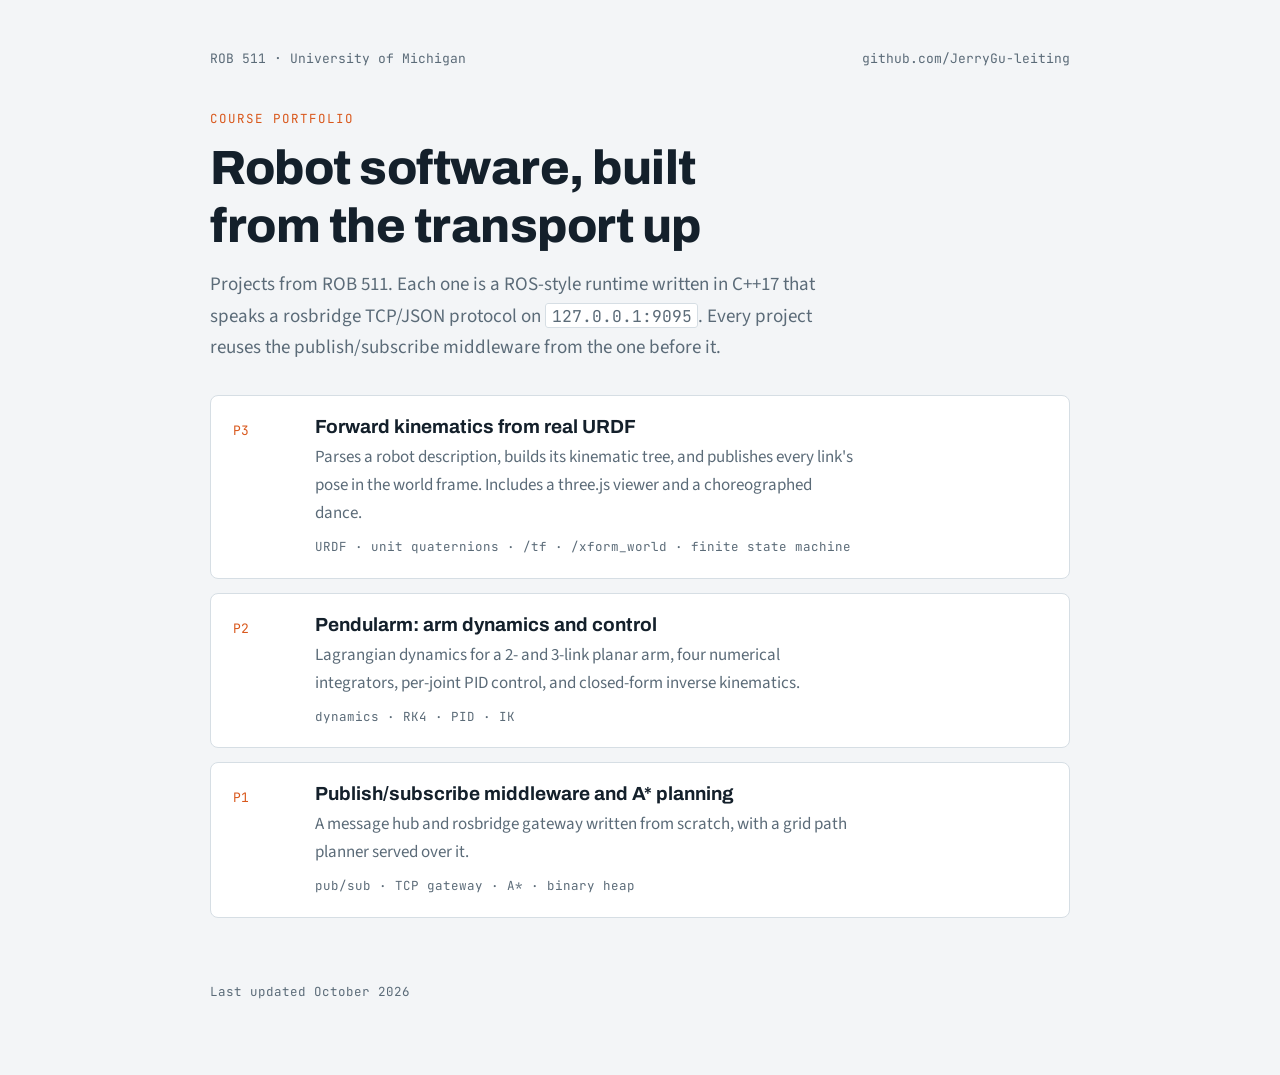
==== index.html @ 21623107 "Portfolio site with Project 3 page Co-Authored-By: Claude Opus 5.5 <noreply@anthropic.com>" ====
<!doctype html>
<html lang="en">
<head>
<meta charset="utf-8">
<meta name="viewport" content="width=device-width, initial-scale=1">
<title>ROB 511 Portfolio</title>
<link rel="preconnect" href="https://fonts.googleapis.com">
<link rel="preconnect" href="https://fonts.gstatic.com" crossorigin>
<link rel="stylesheet" href="https://fonts.googleapis.com/css2?family=Archivo:wght@700;800&family=JetBrains+Mono:wght@400;600&family=Source+Sans+3:wght@400;600&display=swap">
<link rel="stylesheet" href="style.css">
</head>
<body>
<div class="wrap">
  <div class="topbar"><span>ROB 511 · University of Michigan</span><a href="https://github.com/JerryGu-leiting">github.com/JerryGu-leiting</a></div>

  <p class="eyebrow">Course portfolio</p>
  <h1>Robot software, built from the transport up</h1>
  <p class="lede">Projects from ROB 511. Each one is a ROS-style runtime written in C++17 that speaks a rosbridge TCP/JSON protocol on <code>127.0.0.1:9095</code>. Every project reuses the publish/subscribe middleware from the one before it.</p>

  <ul class="projects">
    <li>
      <a class="project" href="project3.html">
        <span class="num">P3</span>
        <h3>Forward kinematics from real URDF</h3>
        <p>Parses a robot description, builds its kinematic tree, and publishes every link's pose in the world frame. Includes a three.js viewer and a choreographed dance.</p>
        <span class="tags">URDF · unit quaternions · /tf · /xform_world · finite state machine</span>
      </a>
    </li>
    <li>
      <div class="project">
        <span class="num">P2</span>
        <h3>Pendularm: arm dynamics and control</h3>
        <p>Lagrangian dynamics for a 2- and 3-link planar arm, four numerical integrators, per-joint PID control, and closed-form inverse kinematics.</p>
        <span class="tags">dynamics · RK4 · PID · IK</span>
      </div>
    </li>
    <li>
      <div class="project">
        <span class="num">P1</span>
        <h3>Publish/subscribe middleware and A* planning</h3>
        <p>A message hub and rosbridge gateway written from scratch, with a grid path planner served over it.</p>
        <span class="tags">pub/sub · TCP gateway · A* · binary heap</span>
      </div>
    </li>
  </ul>

  <footer>Last updated October 2026</footer>
</div>
</body>
</html>
---- style.css ----
/* Layout: one centered reading column; project pages add a full-width media block. */
:root {
  --bg: #f3f5f7;
  --surface: #ffffff;
  --fg: #14202b;
  --muted: #5b6b78;
  --line: #d6dee4;
  --accent: #d9581c;
  --accent-soft: #fbe9df;
  --font-display: "Archivo", "Helvetica Neue", Arial, sans-serif;
  --font-body: "Source Sans 3", "Segoe UI", system-ui, sans-serif;
  --font-mono: "JetBrains Mono", ui-monospace, Menlo, Consolas, monospace;
}
@media (prefers-color-scheme: dark) {
  :root {
    --bg: #0f151b;
    --surface: #161e26;
    --fg: #e3e9ee;
    --muted: #93a3b0;
    --line: #26323c;
    --accent: #f2813f;
    --accent-soft: #2a1d15;
    color-scheme: dark;
  }
}

* { box-sizing: border-box; }
html { -webkit-text-size-adjust: 100%; }
body {
  margin: 0;
  background: var(--bg);
  color: var(--fg);
  font: 17px/1.65 var(--font-body);
  padding-left: max(16px, env(safe-area-inset-left, 0px));
  padding-right: max(16px, env(safe-area-inset-right, 0px));
}
.wrap { max-width: 860px; margin: 0 auto; padding-block: 48px 72px; }
a { color: var(--accent); text-underline-offset: 3px; }
a:focus-visible { outline: 2px solid var(--accent); outline-offset: 2px; }

.topbar { display: flex; justify-content: space-between; align-items: baseline; gap: 16px; flex-wrap: wrap;
  font-family: var(--font-mono); font-size: 13px; color: var(--muted); margin-bottom: 40px; }
.topbar a { color: var(--muted); text-decoration: none; }
.topbar a:hover { color: var(--accent); }

h1, h2, h3 { font-family: var(--font-display); line-height: 1.2; text-wrap: balance; margin: 0; }
h1 { font-size: clamp(32px, 6vw, 48px); font-weight: 800; letter-spacing: -0.01em; }
h2 { font-size: 26px; font-weight: 700; margin-top: 48px; }
h3 { font-size: 19px; font-weight: 700; margin-top: 28px; }
p, li { max-width: 68ch; }
.lede { font-size: 19px; color: var(--muted); margin-top: 14px; }
.eyebrow { font-family: var(--font-mono); font-size: 12.5px; letter-spacing: 0.08em; text-transform: uppercase;
  color: var(--accent); margin: 0 0 10px; }
code { font-family: var(--font-mono); font-size: 0.86em; background: var(--surface); border: 1px solid var(--line);
  border-radius: 3px; padding: 0.05em 0.35em; overflow-wrap: anywhere; }

/* Home: project list */
.projects { list-style: none; padding: 0; margin: 32px 0 0; display: grid; gap: 14px; }
.projects li { max-width: none; }
.project { display: grid; grid-template-columns: 64px minmax(0, 1fr); gap: 4px 18px; padding: 20px 22px;
  background: var(--surface); border: 1px solid var(--line); border-radius: 8px; color: inherit; text-decoration: none; }
a.project:hover { border-color: var(--accent); }
.project .num { font-family: var(--font-mono); font-size: 13px; color: var(--accent); padding-top: 4px; grid-row: span 2; }
.project h3 { margin: 0; }
.project p { margin: 0; color: var(--muted); }
.project .tags { grid-column: 2; font-family: var(--font-mono); font-size: 12.5px; color: var(--muted); margin-top: 6px; }

/* Project page */
.video { margin-top: 32px; aspect-ratio: 16 / 9; max-width: 100%; width: 100%; background: var(--surface);
  border: 1px solid var(--line); border-radius: 8px; display: grid; place-items: center; overflow: hidden; }
.video video { width: 100%; height: 100%; display: block; background: #000; }
.video .pending { text-align: center; color: var(--muted); font-family: var(--font-mono); font-size: 14px; padding: 16px; }
figcaption { font-size: 14px; color: var(--muted); margin-top: 8px; }

.table-wrap { overflow-x: auto; margin: 14px 0; }
table { border-collapse: collapse; width: 100%; font-size: 15px; }
th, td { text-align: left; padding: 8px 14px 8px 0; border-bottom: 1px solid var(--line); vertical-align: top; }
th { font-size: 12.5px; color: var(--muted); font-weight: 600; letter-spacing: 0.04em; text-transform: uppercase; }
td code { white-space: nowrap; }

.states { list-style: none; padding: 0; margin: 16px 0; display: flex; flex-wrap: wrap; gap: 6px; max-width: none; }
.states li { font-family: var(--font-mono); font-size: 13px; padding: 3px 10px; border-radius: 999px;
  background: var(--accent-soft); color: var(--fg); margin: 0; }
.states li.sep { background: none; color: var(--muted); padding: 3px 2px; }

.credit { margin-top: 48px; padding-top: 16px; border-top: 1px solid var(--line); font-size: 14px; color: var(--muted); }
footer { margin-top: 64px; font-family: var(--font-mono); font-size: 12.5px; color: var(--muted); }
@media (prefers-reduced-motion: reduce) { * { scroll-behavior: auto !important; } }
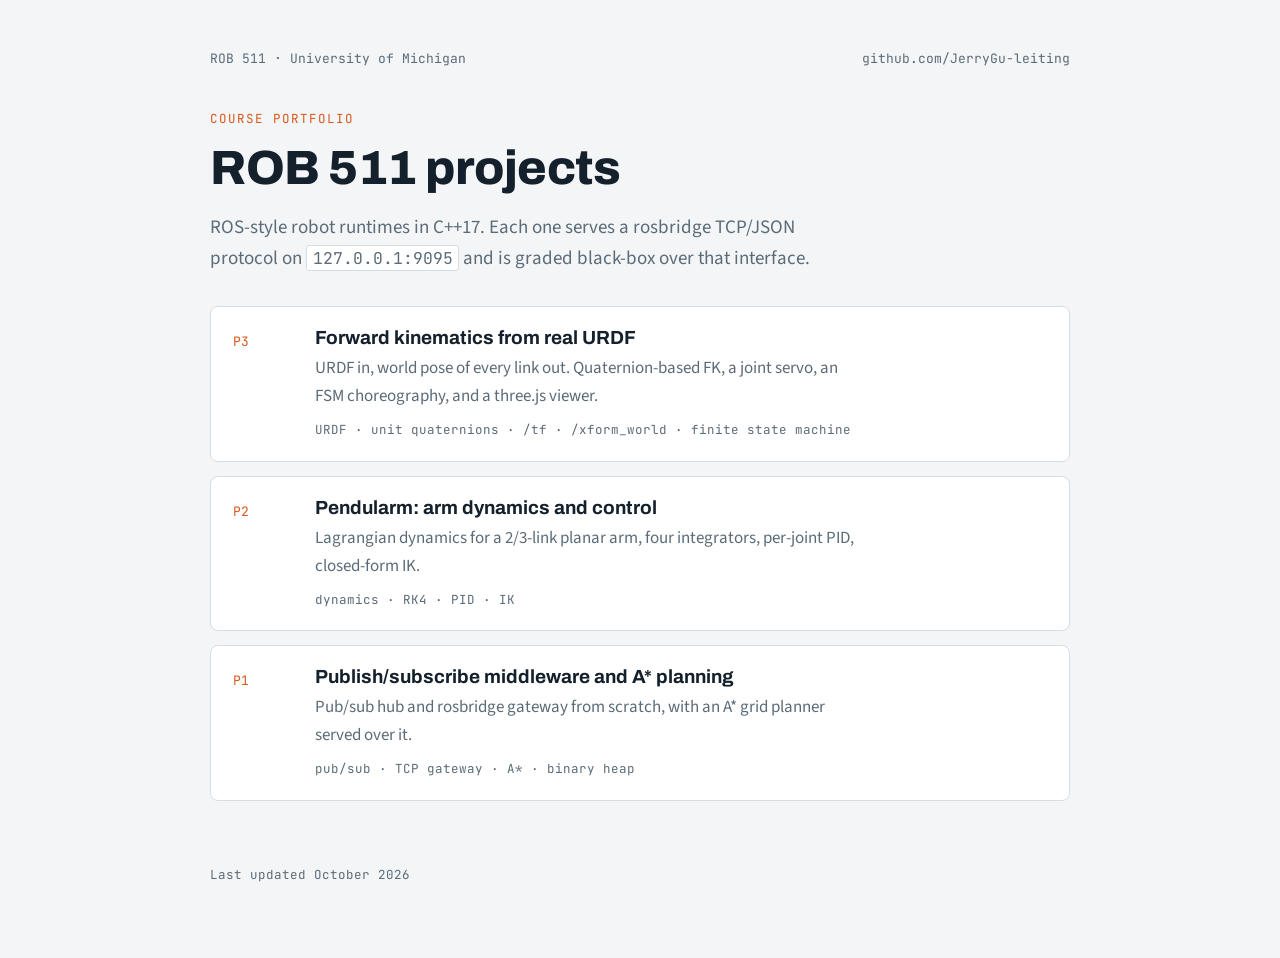
==== commit 254e5792: "Rewrite page copy in a concise technical style Co-Authored-By: Claude Opus 5.5 <noreply@anthropic.co" ====
--- a/index.html
+++ b/index.html
@@ -14,15 +14,15 @@
   <div class="topbar"><span>ROB 511 · University of Michigan</span><a href="https://github.com/JerryGu-leiting">github.com/JerryGu-leiting</a></div>
 
   <p class="eyebrow">Course portfolio</p>
-  <h1>Robot software, built from the transport up</h1>
-  <p class="lede">Projects from ROB 511. Each one is a ROS-style runtime written in C++17 that speaks a rosbridge TCP/JSON protocol on <code>127.0.0.1:9095</code>. Every project reuses the publish/subscribe middleware from the one before it.</p>
+  <h1>ROB 511 projects</h1>
+  <p class="lede">ROS-style robot runtimes in C++17. Each one serves a rosbridge TCP/JSON protocol on <code>127.0.0.1:9095</code> and is graded black-box over that interface.</p>
 
   <ul class="projects">
     <li>
       <a class="project" href="project3.html">
         <span class="num">P3</span>
         <h3>Forward kinematics from real URDF</h3>
-        <p>Parses a robot description, builds its kinematic tree, and publishes every link's pose in the world frame. Includes a three.js viewer and a choreographed dance.</p>
+        <p>URDF in, world pose of every link out. Quaternion-based FK, a joint servo, an FSM choreography, and a three.js viewer.</p>
         <span class="tags">URDF · unit quaternions · /tf · /xform_world · finite state machine</span>
       </a>
     </li>
@@ -30,7 +30,7 @@
       <div class="project">
         <span class="num">P2</span>
         <h3>Pendularm: arm dynamics and control</h3>
-        <p>Lagrangian dynamics for a 2- and 3-link planar arm, four numerical integrators, per-joint PID control, and closed-form inverse kinematics.</p>
+        <p>Lagrangian dynamics for a 2/3-link planar arm, four integrators, per-joint PID, closed-form IK.</p>
         <span class="tags">dynamics · RK4 · PID · IK</span>
       </div>
     </li>
@@ -38,7 +38,7 @@
       <div class="project">
         <span class="num">P1</span>
         <h3>Publish/subscribe middleware and A* planning</h3>
-        <p>A message hub and rosbridge gateway written from scratch, with a grid path planner served over it.</p>
+        <p>Pub/sub hub and rosbridge gateway from scratch, with an A* grid planner served over it.</p>
         <span class="tags">pub/sub · TCP gateway · A* · binary heap</span>
       </div>
     </li>
